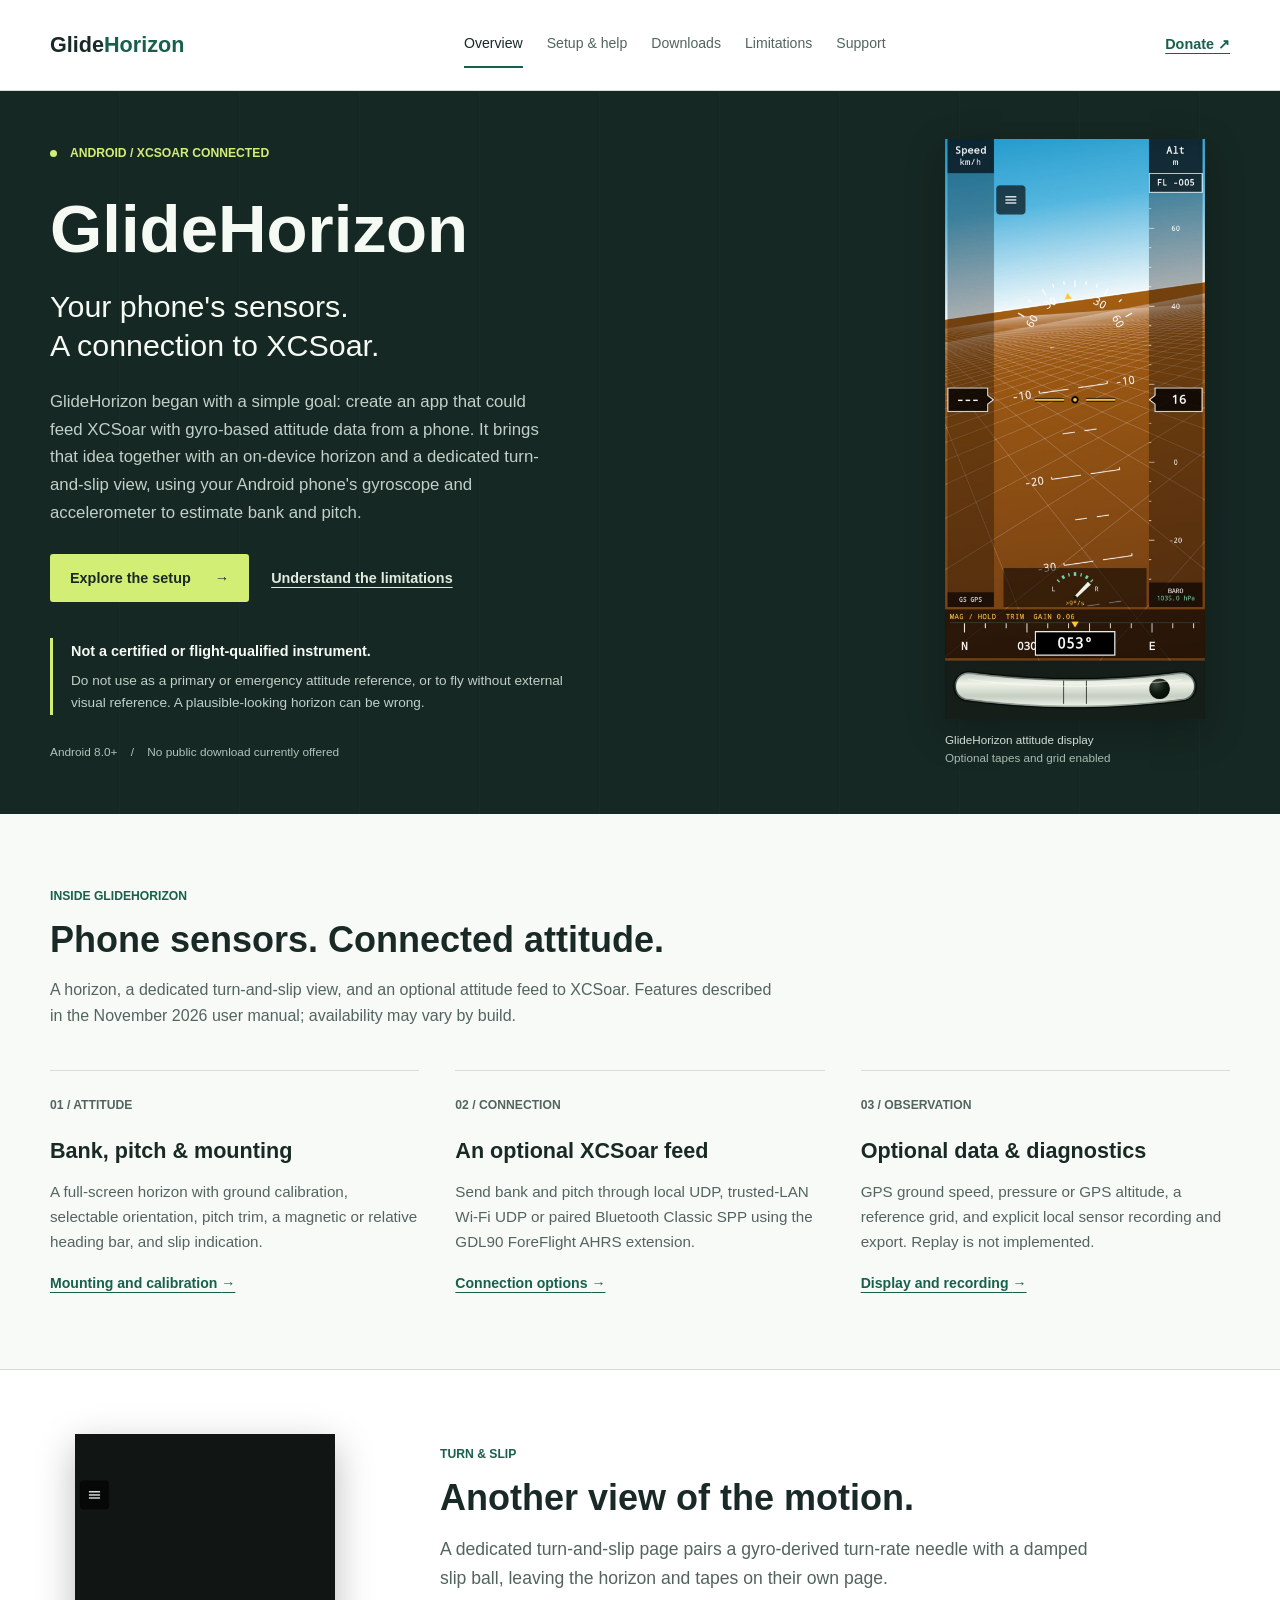
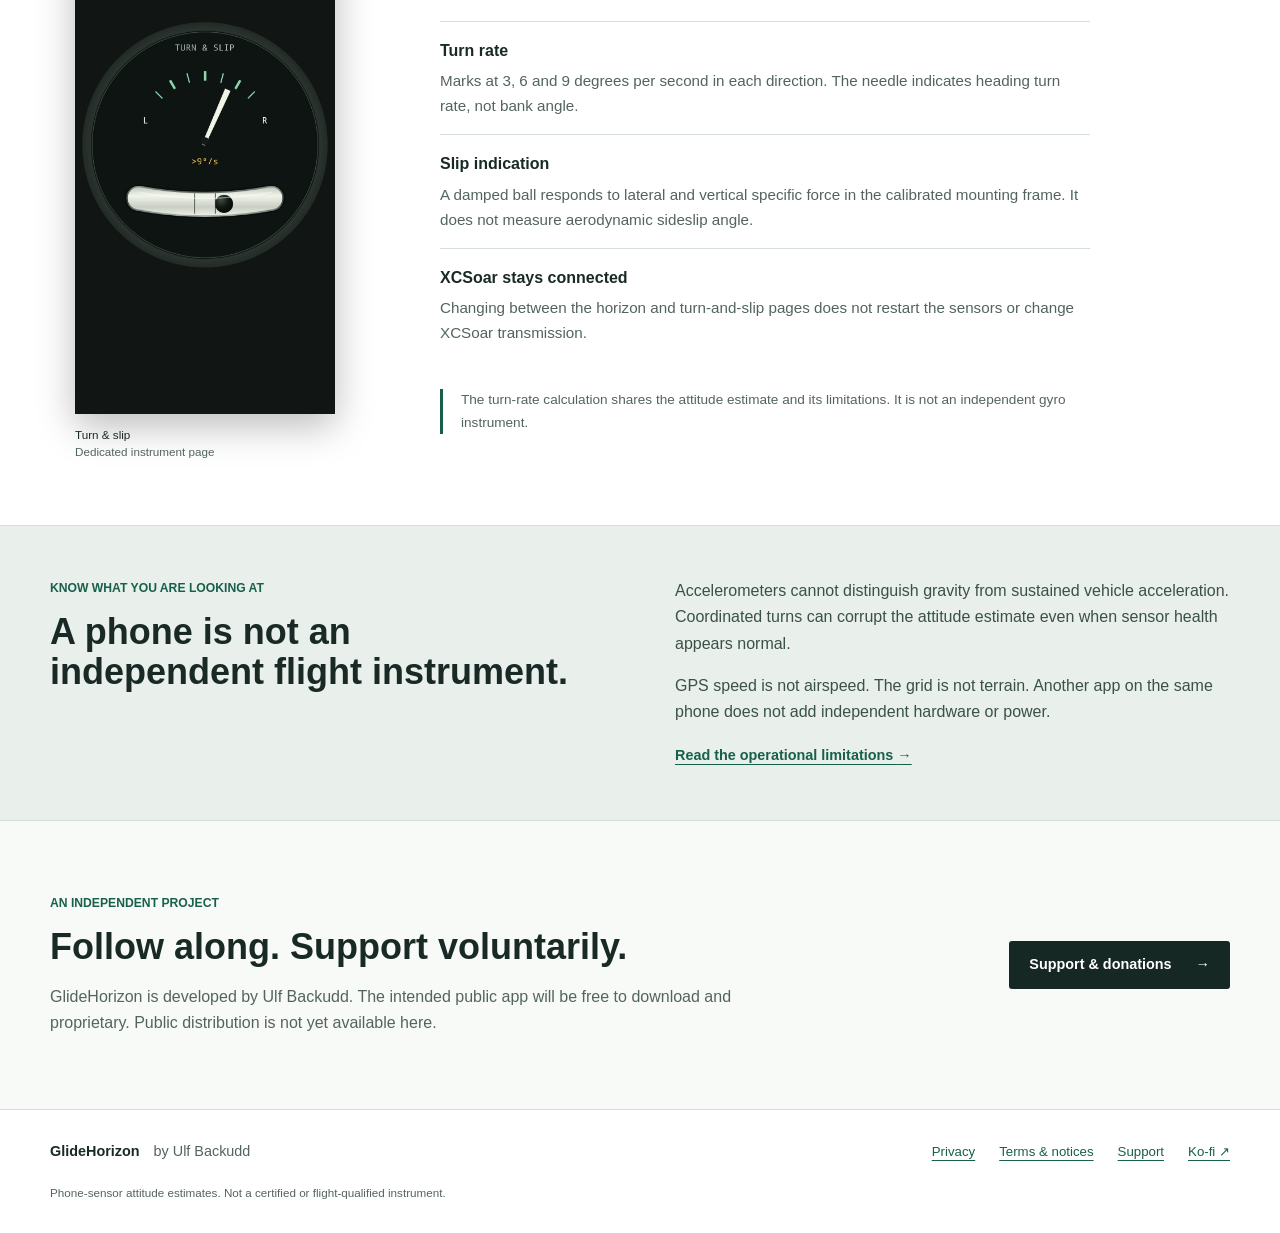
==== site/index.html @ 4e210ec0 "Initial commit" ====
<!doctype html>
<html lang="en">
<head>
  <meta charset="utf-8">
  <meta name="viewport" content="width=device-width, initial-scale=1">
  <meta name="description" content="GlideHorizon brings phone-sensor attitude data to XCSoar, with an Android horizon display and a dedicated turn-and-slip view. Not a flight-qualified instrument.">
  <meta name="robots" content="noindex, nofollow">
  <title>GlideHorizon | Phone sensors. XCSoar connected.</title>
  <link rel="stylesheet" href="assets/site.css">
</head>
<body>
  <a class="skip-link" href="#main">Skip to content</a>
  <header class="site-header">
    <div class="container header-inner">
      <a class="wordmark" href="index.html" aria-label="GlideHorizon home">Glide<span>Horizon</span></a>
      <nav aria-label="Main navigation">
        <a href="index.html" aria-current="page">Overview</a><a href="setup.html">Setup &amp; help</a><a href="downloads.html">Downloads</a><a href="limitations.html">Limitations</a><a href="support.html">Support</a>
      </nav>
      <a class="donate-link" href="https://ko-fi.com/ulfbackudd" rel="noreferrer">Donate <span aria-hidden="true">&#8599;</span></a>
    </div>
  </header>
  <main id="main">
    <section class="overview" aria-labelledby="page-title">
      <div class="container overview-layout">
        <div class="overview-copy">
          <p class="eyebrow"><span class="status-dot" aria-hidden="true"></span> Android / XCSoar connected</p>
          <h1 id="page-title">GlideHorizon</h1>
          <p class="lead">Your phone's sensors.<br>A connection to XCSoar.</p>
          <p class="intro">GlideHorizon began with a simple goal: create an app that could feed XCSoar with gyro-based attitude data from a phone. It brings that idea together with an on-device horizon and a dedicated turn-and-slip view, using your Android phone's gyroscope and accelerometer to estimate bank and pitch.</p>
          <div class="actions"><a class="button" href="setup.html">Explore the setup <span aria-hidden="true">&#8594;</span></a><a class="text-link" href="limitations.html">Understand the limitations</a></div>
          <aside class="safety-note" aria-label="Instrument limitations">
            <strong>Not a certified or flight-qualified instrument.</strong>
            <p>Do not use as a primary or emergency attitude reference, or to fly without external visual reference. A plausible-looking horizon can be wrong.</p>
          </aside>
          <p class="availability">Android 8.0+ <span aria-hidden="true">/</span> No public download currently offered</p>
        </div>
        <figure class="app-figure">
          <a href="assets/glider_horizon1.jpeg" aria-label="View the full-size GlideHorizon screenshot"><img src="assets/glider_horizon1.jpeg" width="918" height="2048" alt="GlideHorizon display with a banked horizon, pitch ladder, GPS ground-speed and barometric-altitude tapes, heading bar, reference grid and slip indicator." fetchpriority="high"></a>
          <figcaption>GlideHorizon attitude display <span>Optional tapes and grid enabled</span></figcaption>
        </figure>
      </div>
    </section>
    <section class="section container" aria-labelledby="inside-title">
      <div class="section-heading"><p class="eyebrow">Inside GlideHorizon</p><h2 id="inside-title">Phone sensors. Connected attitude.</h2><p>A horizon, a dedicated turn-and-slip view, and an optional attitude feed to XCSoar. Features described in the November 2026 user manual; availability may vary by build.</p></div>
      <div class="feature-grid">
        <article><p class="item-number">01 / Attitude</p><h3>Bank, pitch &amp; mounting</h3><p>A full-screen horizon with ground calibration, selectable orientation, pitch trim, a magnetic or relative heading bar, and slip indication.</p><a href="setup.html#calibration">Mounting and calibration <span aria-hidden="true">&#8594;</span></a></article>
        <article><p class="item-number">02 / Connection</p><h3>An optional XCSoar feed</h3><p>Send bank and pitch through local UDP, trusted-LAN Wi-Fi UDP or paired Bluetooth Classic SPP using the GDL90 ForeFlight AHRS extension.</p><a href="setup.html#xcsoar">Connection options <span aria-hidden="true">&#8594;</span></a></article>
        <article><p class="item-number">03 / Observation</p><h3>Optional data &amp; diagnostics</h3><p>GPS ground speed, pressure or GPS altitude, a reference grid, and explicit local sensor recording and export. Replay is not implemented.</p><a href="setup.html#display">Display and recording <span aria-hidden="true">&#8594;</span></a></article>
      </div>
    </section>
    <section class="turn-section" aria-labelledby="turn-title">
      <div class="container turn-layout">
        <figure class="app-figure">
          <a href="assets/turn_slip_indicatpr.jpeg" aria-label="View the full-size turn-and-slip screenshot"><img src="assets/turn_slip_indicatpr.jpeg" width="918" height="2048" alt="GlideHorizon turn-and-slip page with a right-deflected needle, an above-nine-degrees-per-second indication and a slip ball right of centre." loading="lazy" decoding="async"></a>
          <figcaption>Turn &amp; slip <span>Dedicated instrument page</span></figcaption>
        </figure>
        <div class="turn-copy">
          <p class="eyebrow">Turn &amp; slip</p>
          <h2 id="turn-title">Another view of the motion.</h2>
          <p class="turn-intro">A dedicated turn-and-slip page pairs a gyro-derived turn-rate needle with a damped slip ball, leaving the horizon and tapes on their own page.</p>
          <dl class="turn-details">
            <div><dt>Turn rate</dt><dd>Marks at 3, 6 and 9 degrees per second in each direction. The needle indicates heading turn rate, not bank angle.</dd></div>
            <div><dt>Slip indication</dt><dd>A damped ball responds to lateral and vertical specific force in the calibrated mounting frame. It does not measure aerodynamic sideslip angle.</dd></div>
            <div><dt>XCSoar stays connected</dt><dd>Changing between the horizon and turn-and-slip pages does not restart the sensors or change XCSoar transmission.</dd></div>
          </dl>
          <p class="turn-caution">The turn-rate calculation shares the attitude estimate and its limitations. It is not an independent gyro instrument.</p>
        </div>
      </div>
    </section>
    <section class="limit-band">
      <div class="container limit-layout"><div><p class="eyebrow">Know what you are looking at</p><h2>A phone is not an<br>independent flight instrument.</h2></div><div><p>Accelerometers cannot distinguish gravity from sustained vehicle acceleration. Coordinated turns can corrupt the attitude estimate even when sensor health appears normal.</p><p>GPS speed is not airspeed. The grid is not terrain. Another app on the same phone does not add independent hardware or power.</p><a class="text-link" href="limitations.html">Read the operational limitations <span aria-hidden="true">&#8594;</span></a></div></div>
    </section>
    <section class="section container support-strip"><div><p class="eyebrow">An independent project</p><h2>Follow along. Support voluntarily.</h2><p>GlideHorizon is developed by Ulf Backudd. The intended public app will be free to download and proprietary. Public distribution is not yet available here.</p></div><a class="button button-dark" href="support.html">Support &amp; donations <span aria-hidden="true">&#8594;</span></a></section>
  </main>
  <footer class="site-footer"><div class="container footer-inner"><p>GlideHorizon <span>by Ulf Backudd</span></p><nav aria-label="Footer navigation"><a href="privacy.html">Privacy</a><a href="terms.html">Terms &amp; notices</a><a href="support.html">Support</a><a href="https://ko-fi.com/ulfbackudd" rel="noreferrer">Ko-fi &#8599;</a></nav><small>Phone-sensor attitude estimates. Not a certified or flight-qualified instrument.</small></div></footer>
</body>
</html>
---- site/assets/site.css ----
:root {
  color-scheme: light;
  --paper: #f8faf8;
  --ink: #192a26;
  --muted: #53645e;
  --line: #d5dfd8;
  --accent: #d2ee75;
  --link: #17604b;
  --dark: #162823;
  --warning: #8b362a;
  font-family: "Trebuchet MS", sans-serif;
  font-size: 16px;
  line-height: 1.65;
  letter-spacing: 0;
}
* { box-sizing: border-box; }
body { margin: 0; background: var(--paper); color: var(--ink); }
a { color: var(--link); text-underline-offset: 4px; }
a:hover { text-decoration-thickness: 2px; }
a:focus-visible, summary:focus-visible { outline: 3px solid #d05728; outline-offset: 5px; }
img { max-width: 100%; height: auto; display: block; }
p { margin: 0 0 1rem; }
h1, h2, h3 { font-family: "Bahnschrift", "Franklin Gothic Medium", sans-serif; font-weight: 600; line-height: 1.13; margin: 0 0 1rem; overflow-wrap: anywhere; }
h1 { font-size: 3.5rem; }
h2 { font-size: 2.25rem; }
h3 { font-size: 1.35rem; }
strong { font-weight: 700; }
.container { width: min(1180px, calc(100% - 80px)); margin-inline: auto; }
.skip-link { position: absolute; top: -100px; left: 20px; background: white; color: var(--ink); padding: 12px 20px; z-index: 10; }
.skip-link:focus { top: 10px; }
.site-header { background: #fff; border-bottom: 1px solid var(--line); }
.header-inner { display: flex; align-items: center; justify-content: space-between; gap: 28px; min-height: 90px; }
.wordmark { font-family: "Bahnschrift", "Franklin Gothic Medium", sans-serif; font-size: 1.35rem; font-weight: 600; text-decoration: none; color: var(--ink); white-space: nowrap; }
.wordmark span { color: var(--link); }
nav { display: flex; gap: 24px; flex-wrap: wrap; }
.site-header nav a { color: var(--muted); font-size: .88rem; text-decoration: none; padding-block: 10px; border-bottom: 2px solid transparent; }
.site-header nav a:hover, .site-header nav a[aria-current="page"] { color: var(--ink); border-bottom-color: var(--link); }
.donate-link { font-size: .9rem; font-weight: 700; white-space: nowrap; }
.overview { background-color: var(--dark); color: #f6faf4; background-image: repeating-linear-gradient(90deg, transparent 0, transparent 119px, #ffffff04 119px, #ffffff04 120px); }
.overview-layout { display: grid; grid-template-columns: minmax(0, 1fr) 310px; gap: 80px; align-items: center; padding-block: 48px; }
.eyebrow, .item-number { font-family: "Bahnschrift", "Trebuchet MS", sans-serif; font-size: .76rem; text-transform: uppercase; font-weight: 600; }
.overview .eyebrow { color: var(--accent); margin-bottom: 28px; }
.status-dot { display: inline-block; width: 7px; height: 7px; background: var(--accent); margin-right: 10px; border-radius: 50%; }
.overview h1 { font-size: 4.2rem; margin-bottom: 20px; }
.lead { font-size: 1.9rem; line-height: 1.3; margin-bottom: 22px; }
.intro { max-width: 510px; color: #c1d0c8; font-size: 1.05rem; }
.actions { display: flex; align-items: center; flex-wrap: wrap; gap: 22px; margin-block: 28px 36px; }
.button { display: inline-flex; gap: 24px; align-items: center; justify-content: space-between; padding: 12px 20px; background: var(--accent); color: var(--ink); font-size: .9rem; font-weight: 700; text-decoration: none; border-radius: 3px; min-height: 48px; }
.button:hover { background: #e4fa9e; }
.text-link { font-weight: 700; font-size: .9rem; }
.overview .text-link { color: #e0eadf; }
.safety-note { border-left: 3px solid var(--accent); padding-left: 18px; max-width: 530px; }
.safety-note strong { font-size: .9rem; }
.safety-note p { color: #c1d0c8; font-size: .85rem; line-height: 1.65; margin: 5px 0 0; }
.availability { color: #b0c3b9; font-size: .74rem; margin: 28px 0 0; }
.availability span { margin-inline: 10px; }
.app-figure { margin: 0; justify-self: center; width: 260px; }
.app-figure img { width: 100%; aspect-ratio: 918 / 2048; object-fit: contain; box-shadow: 0 12px 36px #0004; }
.app-figure a { display: block; }
figcaption { font-size: .73rem; line-height: 1.5; margin-top: 12px; color: #d3ded7; }
figcaption span { display: block; color: #a8bcb1; }
.section { padding-block: 72px; }
.section-heading { max-width: 730px; margin-bottom: 40px; }
.section-heading > p:last-child { color: var(--muted); }
.eyebrow { color: var(--link); margin-bottom: 14px; }
.feature-grid { display: grid; grid-template-columns: repeat(3, minmax(0, 1fr)); gap: 36px; }
.feature-grid article { border-top: 1px solid var(--line); padding-top: 24px; }
.item-number { color: var(--muted); margin-bottom: 24px; }
.feature-grid p:not(.item-number) { color: var(--muted); font-size: .95rem; }
.feature-grid a { font-size: .88rem; font-weight: 700; }
.turn-section { border-top: 1px solid var(--line); background: #fff; padding-block: 64px; }
.turn-layout { display: grid; grid-template-columns: 310px minmax(0, 1fr); gap: 80px; align-items: center; }
.turn-copy { max-width: 650px; }
.turn-intro { font-size: 1.1rem; color: var(--muted); }
.turn-details { margin-block: 28px; }
.turn-details > div { border-top: 1px solid var(--line); padding-block: 16px; }
.turn-details dt { font-weight: 700; margin-bottom: 4px; }
.turn-details dd { margin: 0; color: var(--muted); font-size: .95rem; }
.turn-caution { border-left: 3px solid var(--link); padding-left: 18px; color: var(--muted); font-size: .85rem; }
.turn-section figcaption { color: var(--ink); }
.turn-section figcaption span { color: var(--muted); }
.limit-band { background: #e9efeb; border-block: 1px solid var(--line); padding-block: 52px; }
.limit-layout { display: grid; grid-template-columns: 1fr 1fr; gap: 70px; }
.limit-layout p:not(.eyebrow) { color: #3a5146; }
.support-strip { display: flex; justify-content: space-between; align-items: center; gap: 50px; }
.support-strip > div { max-width: 700px; }
.support-strip p:last-child { color: var(--muted); margin-bottom: 0; }
.button-dark { background: var(--dark); color: white; flex-shrink: 0; }
.button-dark:hover { background: #2c4b3e; }
.site-footer { border-top: 1px solid var(--line); padding-block: 30px; background: white; }
.footer-inner { display: flex; align-items: center; flex-wrap: wrap; justify-content: space-between; gap: 20px 40px; }
.footer-inner p { font-weight: 700; margin: 0; font-size: .9rem; }
.footer-inner p span { font-weight: 400; color: var(--muted); margin-left: 10px; }
.footer-inner nav a { font-size: .83rem; }
.footer-inner small { flex-basis: 100%; color: var(--muted); font-size: .73rem; }
.page-heading { padding-block: 54px 40px; border-bottom: 1px solid var(--line); }
.page-heading .description { max-width: 720px; color: var(--muted); font-size: 1.15rem; margin-bottom: 0; }
.document-layout { display: grid; grid-template-columns: 220px minmax(0, 1fr); gap: 70px; padding-block: 46px 80px; }
.contents { align-self: start; position: sticky; top: 24px; }
.contents nav { display: flex; flex-direction: column; gap: 0; }
.contents a { padding-block: 8px; font-size: .88rem; text-decoration: none; }
.contents a:hover { text-decoration: underline; }
.document { max-width: 780px; min-width: 0; }
.document > section { margin-bottom: 46px; scroll-margin-top: 24px; }
.document > section:last-child { margin-bottom: 0; }
.document h2 { font-size: 1.8rem; }
.document h3 { font-size: 1.15rem; margin-top: 28px; }
.document p, .document li { color: #394d43; }
.document li { margin-bottom: 10px; padding-left: 5px; }
.document ol, .document ul { padding-left: 24px; }
.notice { border-left: 3px solid var(--warning); background: #faf0ec; padding: 18px 22px; margin-block: 22px; }
.notice p:last-child { margin-bottom: 0; }
.notice strong { color: #7b3026; }
.note { border-left: 3px solid var(--link); padding: 4px 0 4px 20px; margin-block: 24px; }
.note p:last-child { margin-bottom: 0; }
.table-wrap { overflow-x: auto; margin-block: 20px; }
table { border-collapse: collapse; width: 100%; font-size: .9rem; text-align: left; }
th, td { padding: 14px 16px; border-bottom: 1px solid var(--line); vertical-align: top; }
th { background: #e9efeb; font-weight: 700; }
td:first-child { font-weight: 700; }
code { font-size: .9em; overflow-wrap: anywhere; }
details { border-block-end: 1px solid var(--line); padding-block: 16px; }
summary { cursor: pointer; font-weight: 700; padding: 5px 0; }
details p { margin: 14px 0 4px; }
.release-state { display: inline-block; color: #7b3026; background: #faeae3; padding: 5px 12px; font-size: .8rem; font-weight: 700; margin-bottom: 20px; }
@media (min-width: 1500px) { .overview-layout { padding-block: 42px; } }
@media (max-width: 1100px) {
  .container { width: calc(100% - 48px); }
  .header-inner { flex-wrap: wrap; gap: 8px 24px; padding-block: 16px; }
  .header-inner nav { order: 3; flex-basis: 100%; gap: 24px; }
  .overview-layout { gap: 32px; grid-template-columns: minmax(0, 1fr) 260px; }
  .turn-layout { gap: 32px; grid-template-columns: 260px minmax(0, 1fr); }
  .overview h1 { font-size: 3.3rem; }
  .document-layout { gap: 36px; grid-template-columns: 180px minmax(0, 1fr); }
  .support-strip { align-items: flex-start; flex-direction: column; gap: 24px; }
}
@media (max-width: 720px) {
  .container { width: calc(100% - 36px); }
  .header-inner nav { gap: 2px 18px; }
  .site-header nav a { font-size: .8rem; padding-block: 7px; }
  .overview-layout { grid-template-columns: minmax(0, 1fr); gap: 30px; padding-block: 32px; }
  .overview h1 { font-size: 2.6rem; }
  .lead { font-size: 1.45rem; }
  .intro { font-size: .95rem; }
  .overview .eyebrow { margin-bottom: 18px; }
  .actions { margin-block: 24px; gap: 16px; }
  .availability { margin-top: 20px; }
  .app-figure { width: 220px; }
  .turn-section { padding-block: 44px; }
  .turn-layout { grid-template-columns: minmax(0, 1fr); gap: 30px; }
  .turn-copy { grid-row: 1; }
  .section { padding-block: 44px; }
  h1 { font-size: 2.6rem; }
  h2 { font-size: 1.8rem; }
  .feature-grid, .limit-layout { grid-template-columns: minmax(0, 1fr); gap: 28px; }
  .item-number { margin-bottom: 16px; }
  .limit-band { padding-block: 36px; }
  .limit-layout h2 br { display: none; }
  .footer-inner nav { gap: 12px 24px; }
  .page-heading { padding-block: 36px 28px; }
  .document-layout { grid-template-columns: minmax(0, 1fr); padding-block: 28px 48px; gap: 30px; }
  .contents { position: static; padding-bottom: 20px; border-bottom: 1px solid var(--line); }
  .contents nav { flex-direction: row; gap: 4px 20px; }
  .contents a { padding-block: 4px; }
  .notice { padding: 16px; }
}
@media (max-width: 360px) { .overview h1, h1 { font-size: 2.25rem; } }
@media (prefers-reduced-motion: no-preference) { .overview-copy { animation: arrive .45s ease-out; } @keyframes arrive { from { opacity: 0; transform: translateY(6px); } to { opacity: 1; transform: translateY(0); } } }
@media print { .site-header, .site-footer, .contents, .actions, .skip-link { display: none; } .container { width: 100%; } .document-layout { display: block; } .overview { background: white; color: black; } .overview p, .overview .eyebrow { color: black; } details::details-content { content-visibility: visible; } }
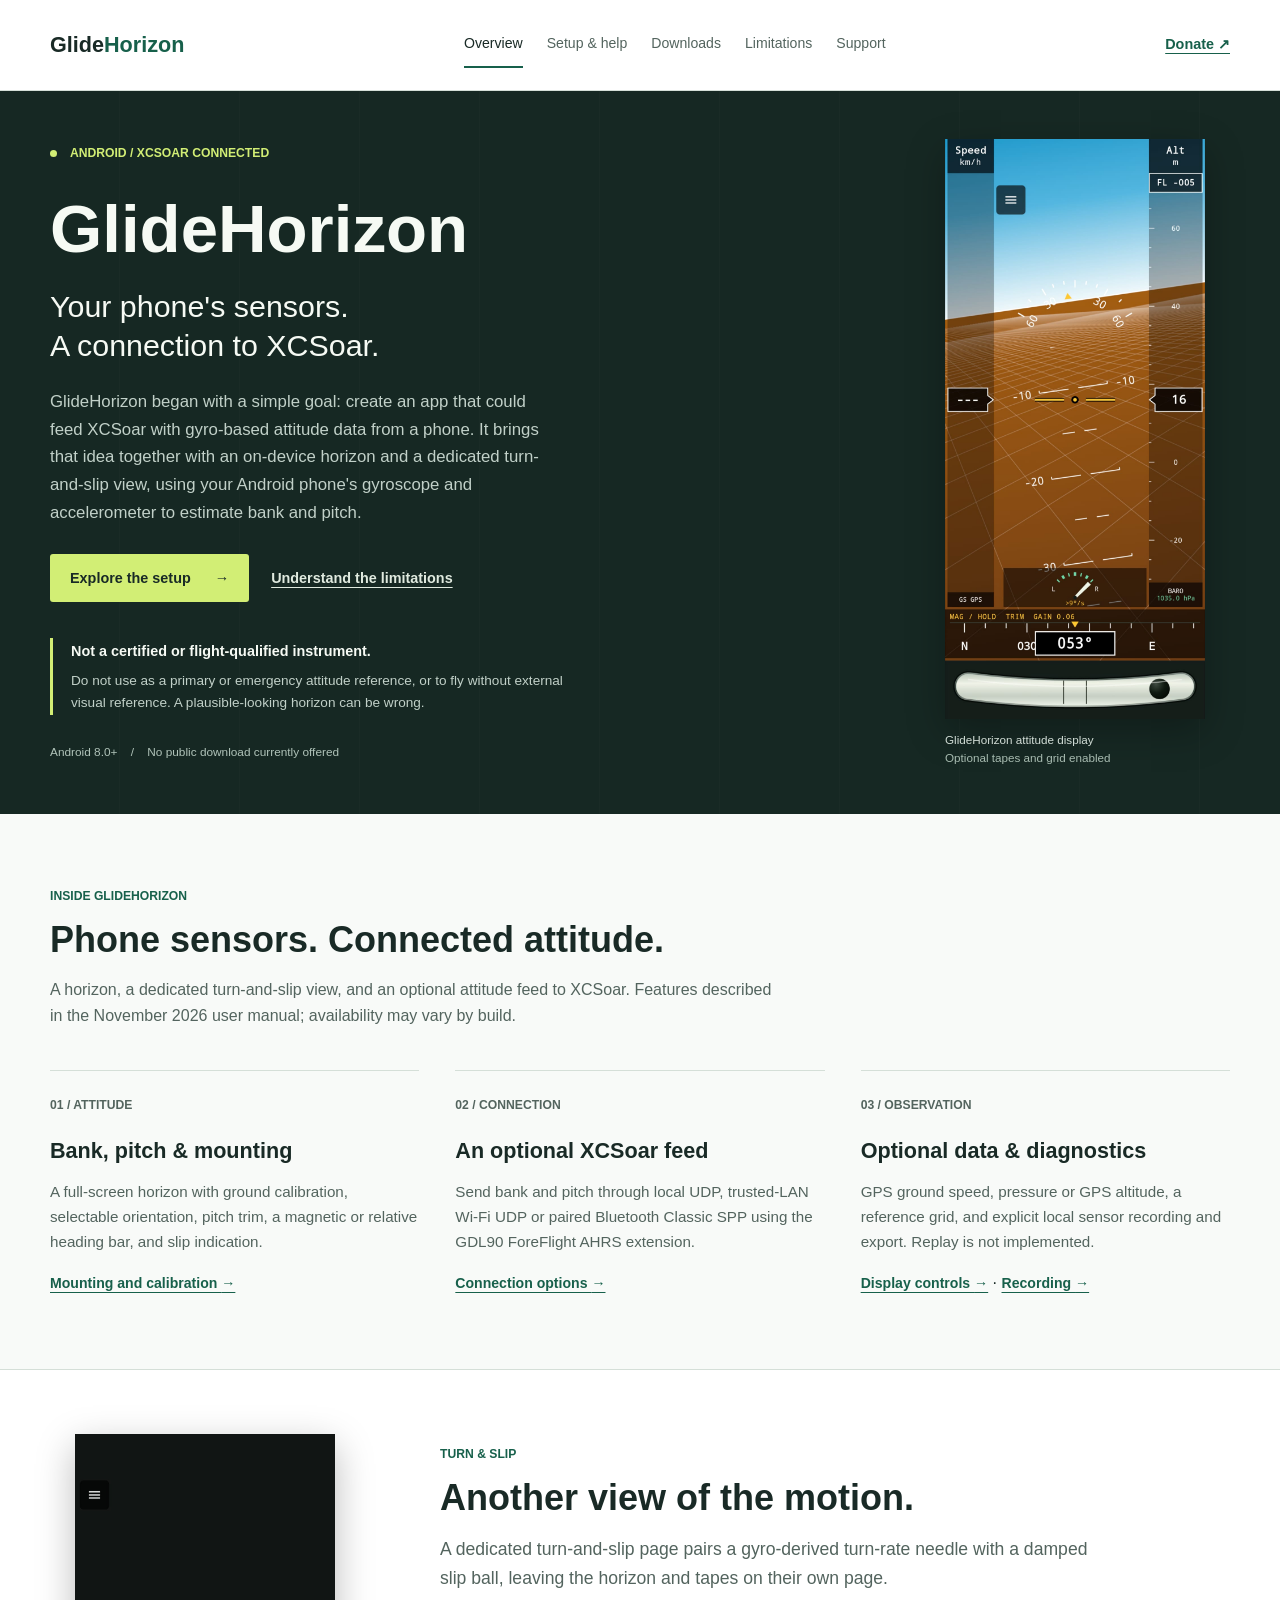
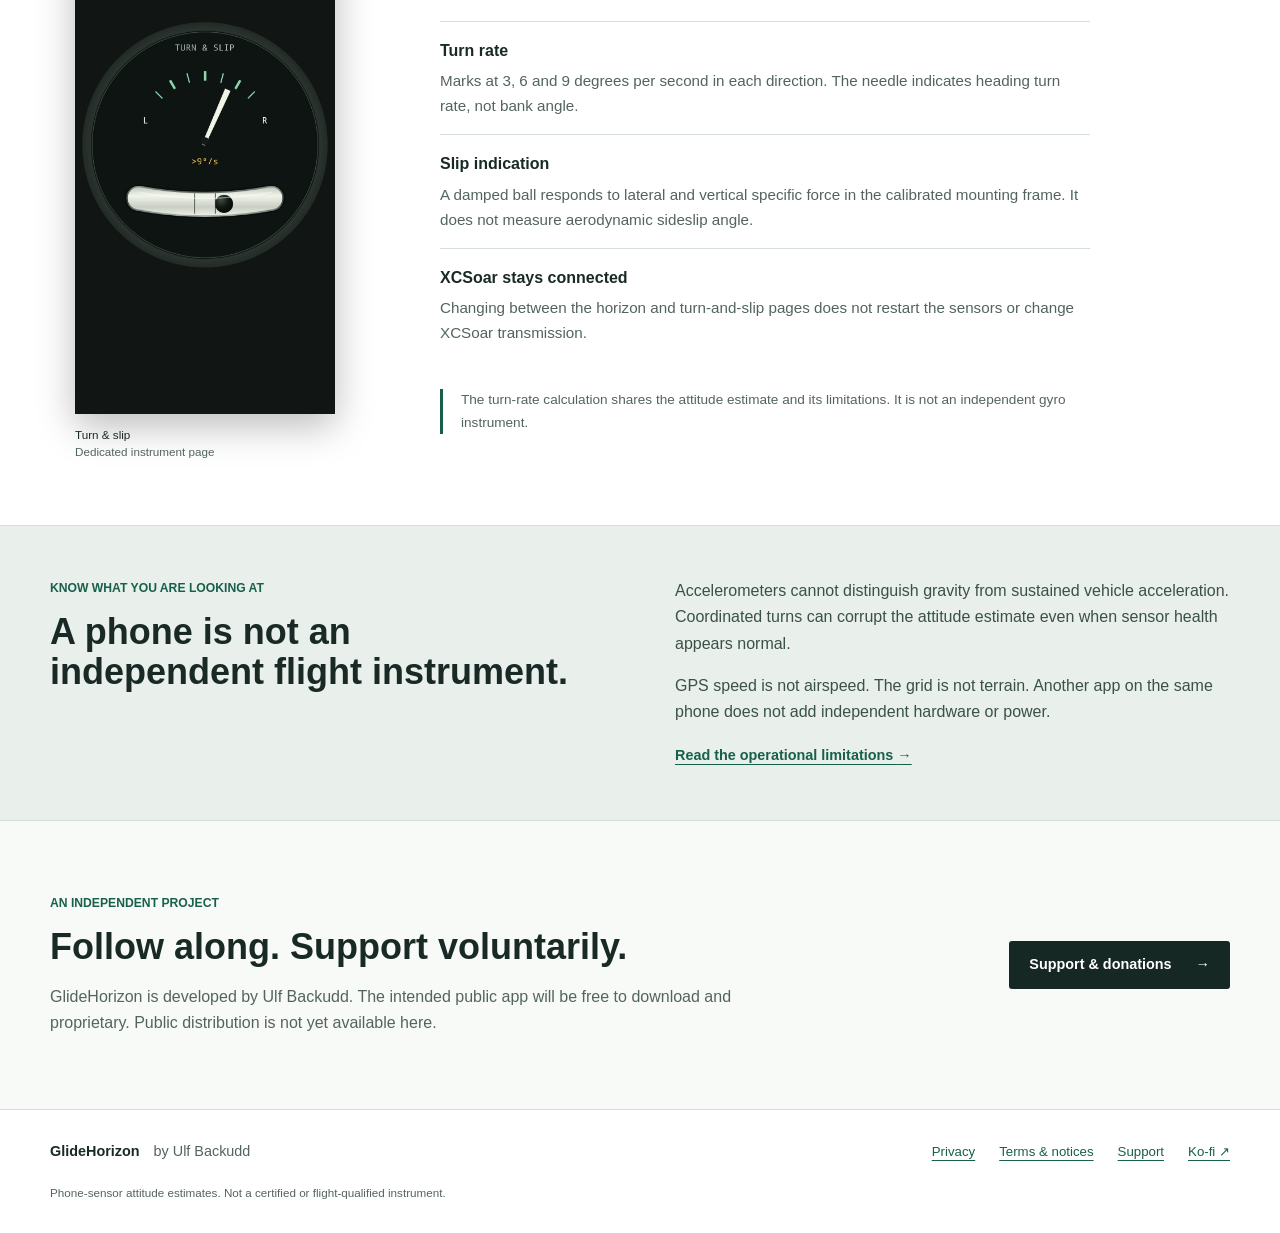
==== commit 69241511: "Prepare website for publication with complete pages and Pages deployment Co-authored-by: Copilot <22" ====
--- a/site/index.html
+++ b/site/index.html
@@ -4,7 +4,6 @@
   <meta charset="utf-8">
   <meta name="viewport" content="width=device-width, initial-scale=1">
   <meta name="description" content="GlideHorizon brings phone-sensor attitude data to XCSoar, with an Android horizon display and a dedicated turn-and-slip view. Not a flight-qualified instrument.">
-  <meta name="robots" content="noindex, nofollow">
   <title>GlideHorizon | Phone sensors. XCSoar connected.</title>
   <link rel="stylesheet" href="assets/site.css">
 </head>
@@ -45,7 +44,7 @@
       <div class="feature-grid">
         <article><p class="item-number">01 / Attitude</p><h3>Bank, pitch &amp; mounting</h3><p>A full-screen horizon with ground calibration, selectable orientation, pitch trim, a magnetic or relative heading bar, and slip indication.</p><a href="setup.html#calibration">Mounting and calibration <span aria-hidden="true">&#8594;</span></a></article>
         <article><p class="item-number">02 / Connection</p><h3>An optional XCSoar feed</h3><p>Send bank and pitch through local UDP, trusted-LAN Wi-Fi UDP or paired Bluetooth Classic SPP using the GDL90 ForeFlight AHRS extension.</p><a href="setup.html#xcsoar">Connection options <span aria-hidden="true">&#8594;</span></a></article>
-        <article><p class="item-number">03 / Observation</p><h3>Optional data &amp; diagnostics</h3><p>GPS ground speed, pressure or GPS altitude, a reference grid, and explicit local sensor recording and export. Replay is not implemented.</p><a href="setup.html#display">Display and recording <span aria-hidden="true">&#8594;</span></a></article>
+        <article><p class="item-number">03 / Observation</p><h3>Optional data &amp; diagnostics</h3><p>GPS ground speed, pressure or GPS altitude, a reference grid, and explicit local sensor recording and export. Replay is not implemented.</p><a href="setup.html#display">Display controls <span aria-hidden="true">&#8594;</span></a> &middot; <a href="setup.html#recording">Recording <span aria-hidden="true">&#8594;</span></a></article>
       </div>
     </section>
     <section class="turn-section" aria-labelledby="turn-title">
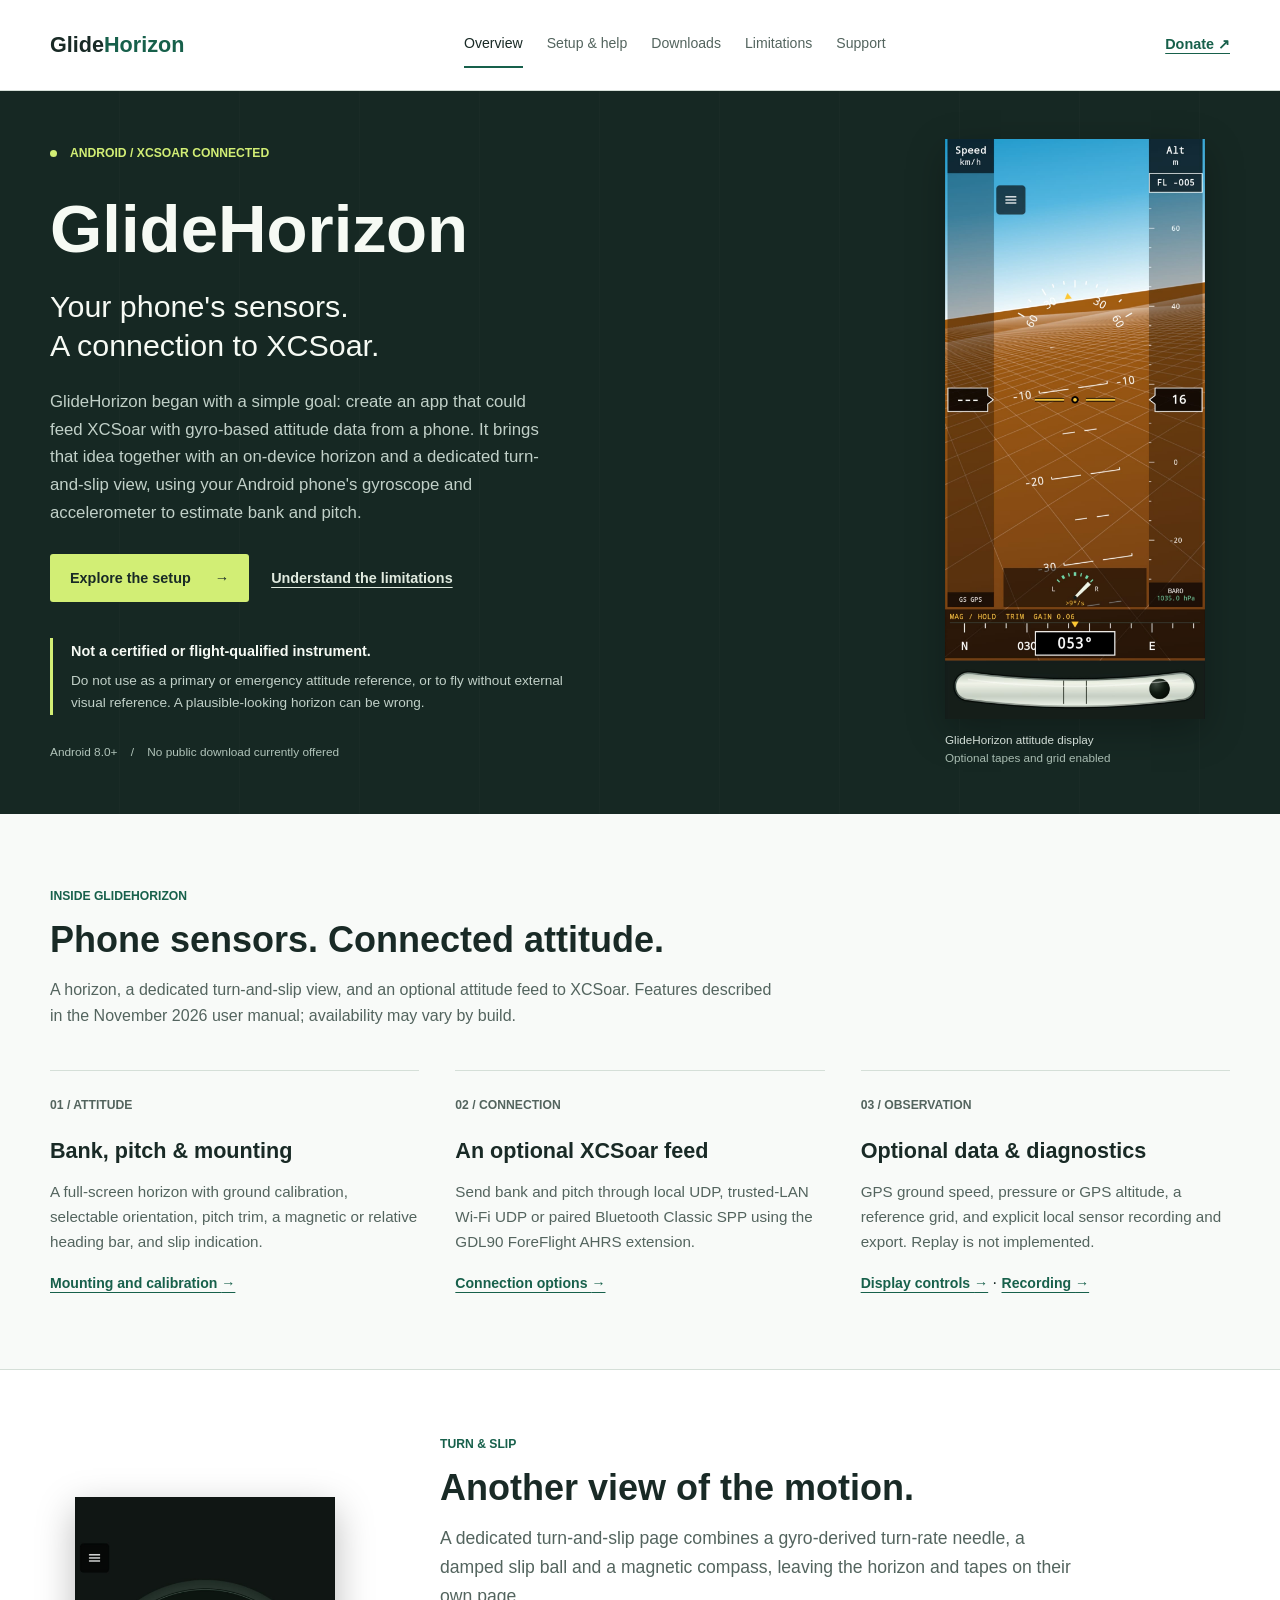
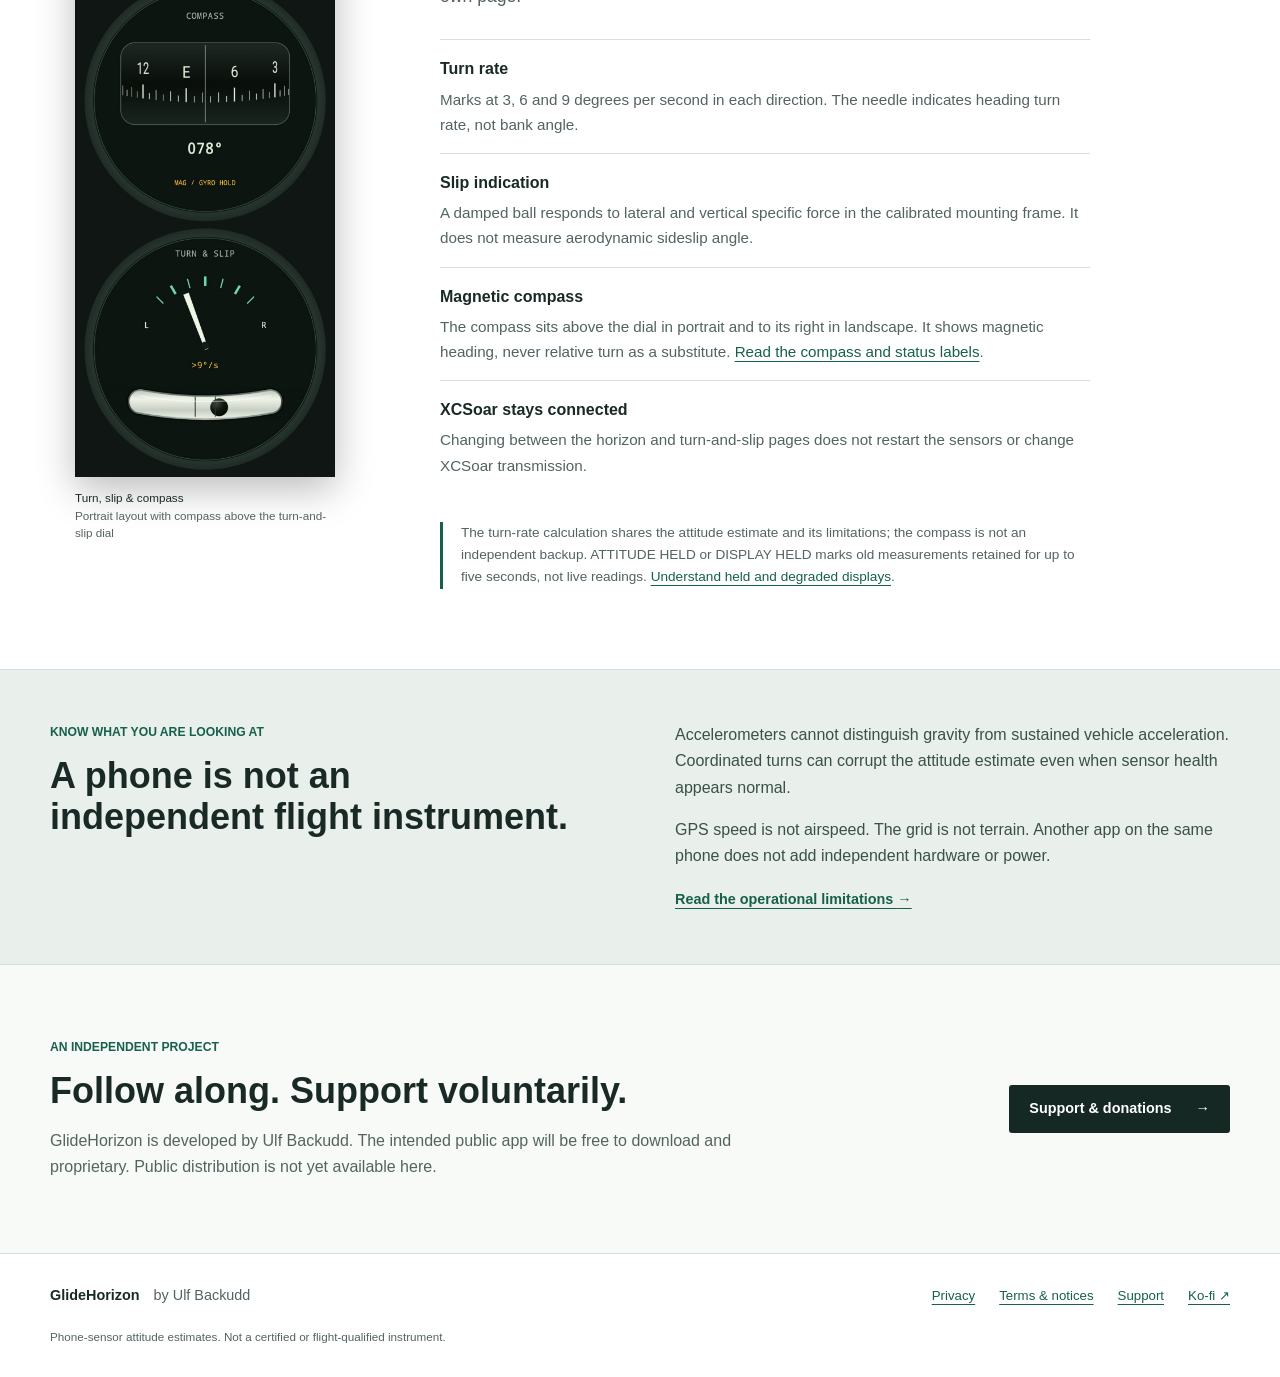
==== commit 1344b68a: "Sync website and manual with compass and display-hold updates Co-authored-by: Copilot <223556219+Cop" ====
--- a/site/index.html
+++ b/site/index.html
@@ -50,19 +50,20 @@
     <section class="turn-section" aria-labelledby="turn-title">
       <div class="container turn-layout">
         <figure class="app-figure">
-          <a href="assets/turn_slip_indicatpr.jpeg" aria-label="View the full-size turn-and-slip screenshot"><img src="assets/turn_slip_indicatpr.jpeg" width="918" height="2048" alt="GlideHorizon turn-and-slip page with a right-deflected needle, an above-nine-degrees-per-second indication and a slip ball right of centre." loading="lazy" decoding="async"></a>
-          <figcaption>Turn &amp; slip <span>Dedicated instrument page</span></figcaption>
+          <a href="assets/turn_slip_indicatpr.jpeg" aria-label="View the full-size turn-and-slip and compass screenshot"><img src="assets/turn_slip_indicatpr.jpeg" width="918" height="2048" alt="GlideHorizon portrait page with a compass showing 078 degrees and MAG / GYRO HOLD above a turn-and-slip dial with a left-deflected needle, an above-nine-degrees-per-second indication and a slip ball right of centre." loading="lazy" decoding="async"></a>
+          <figcaption>Turn, slip &amp; compass <span>Portrait layout with compass above the turn-and-slip dial</span></figcaption>
         </figure>
         <div class="turn-copy">
           <p class="eyebrow">Turn &amp; slip</p>
           <h2 id="turn-title">Another view of the motion.</h2>
-          <p class="turn-intro">A dedicated turn-and-slip page pairs a gyro-derived turn-rate needle with a damped slip ball, leaving the horizon and tapes on their own page.</p>
+          <p class="turn-intro">A dedicated turn-and-slip page combines a gyro-derived turn-rate needle, a damped slip ball and a magnetic compass, leaving the horizon and tapes on their own page.</p>
           <dl class="turn-details">
             <div><dt>Turn rate</dt><dd>Marks at 3, 6 and 9 degrees per second in each direction. The needle indicates heading turn rate, not bank angle.</dd></div>
             <div><dt>Slip indication</dt><dd>A damped ball responds to lateral and vertical specific force in the calibrated mounting frame. It does not measure aerodynamic sideslip angle.</dd></div>
+            <div><dt>Magnetic compass</dt><dd>The compass sits above the dial in portrait and to its right in landscape. It shows magnetic heading, never relative turn as a substitute. <a href="setup.html#compass">Read the compass and status labels</a>.</dd></div>
             <div><dt>XCSoar stays connected</dt><dd>Changing between the horizon and turn-and-slip pages does not restart the sensors or change XCSoar transmission.</dd></div>
           </dl>
-          <p class="turn-caution">The turn-rate calculation shares the attitude estimate and its limitations. It is not an independent gyro instrument.</p>
+          <p class="turn-caution">The turn-rate calculation shares the attitude estimate and its limitations; the compass is not an independent backup. ATTITUDE HELD or DISPLAY HELD marks old measurements retained for up to five seconds, not live readings. <a href="setup.html#display-status">Understand held and degraded displays</a>.</p>
         </div>
       </div>
     </section>
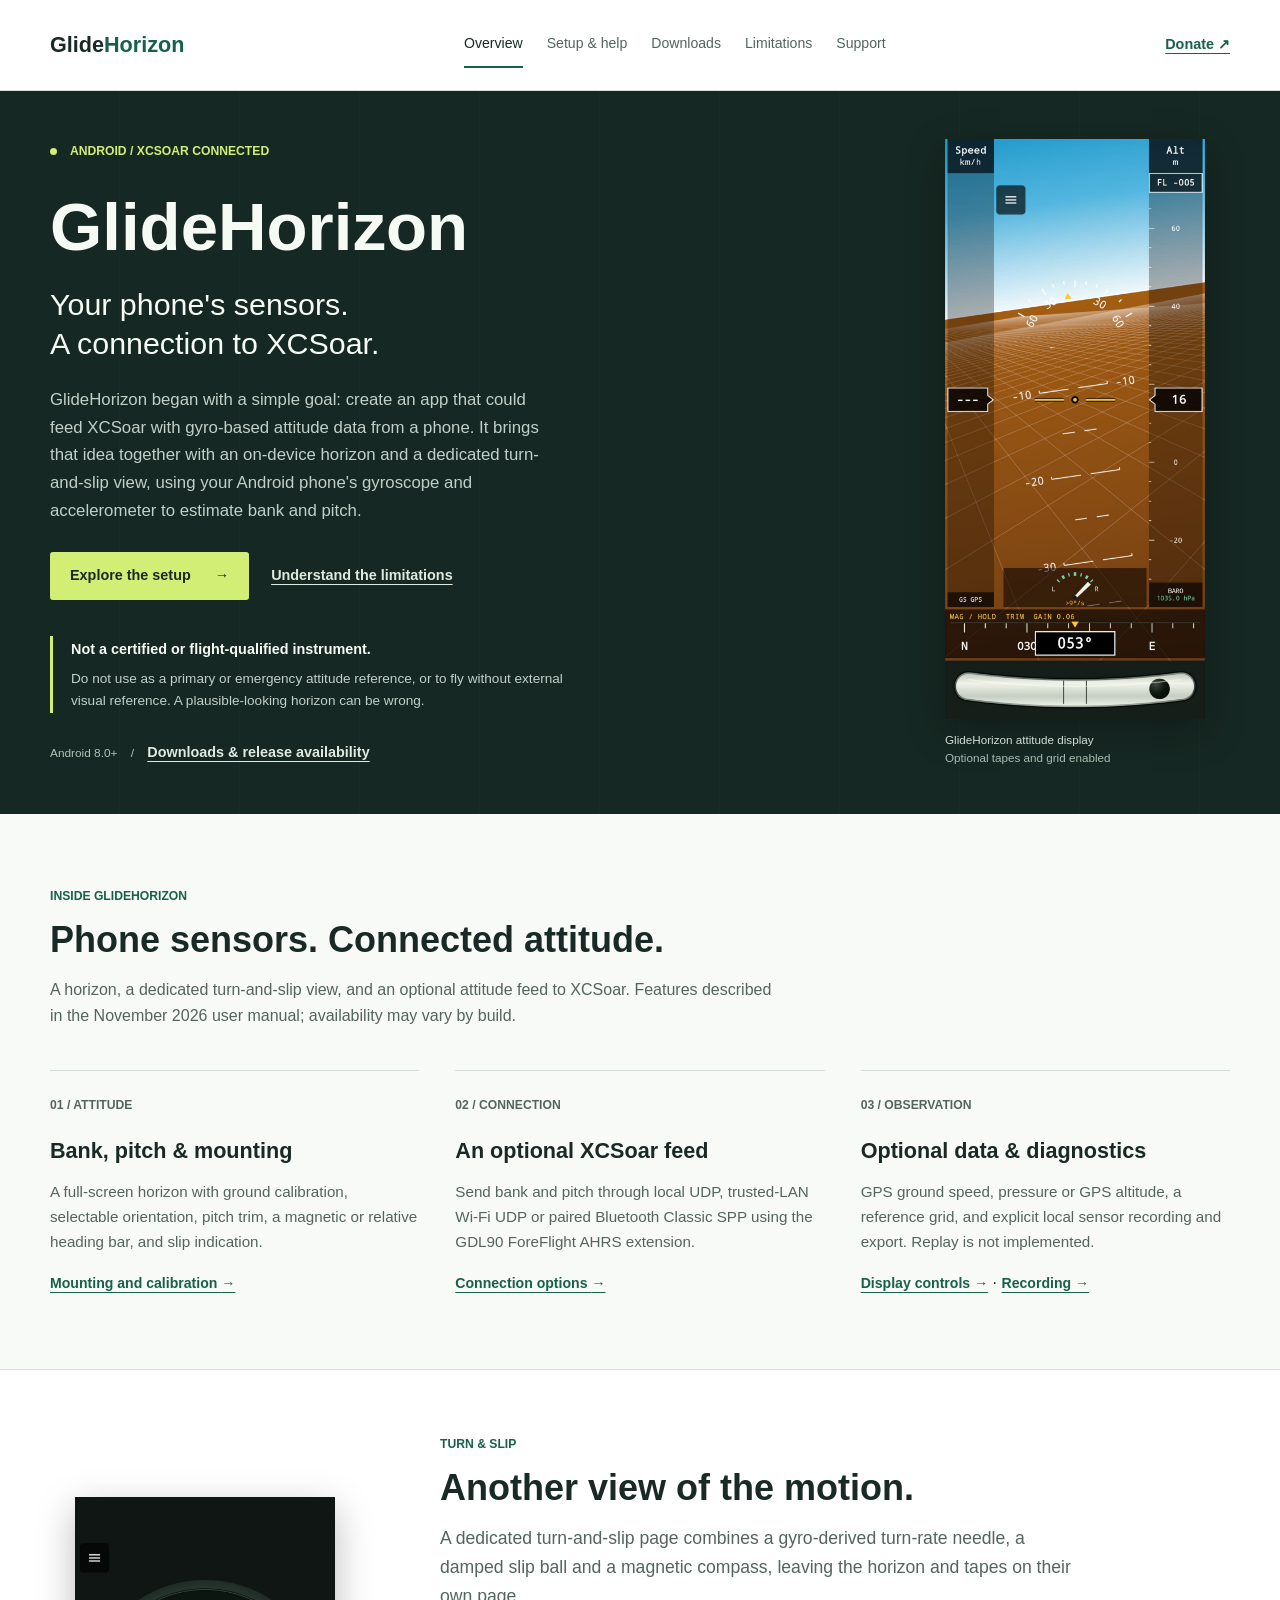
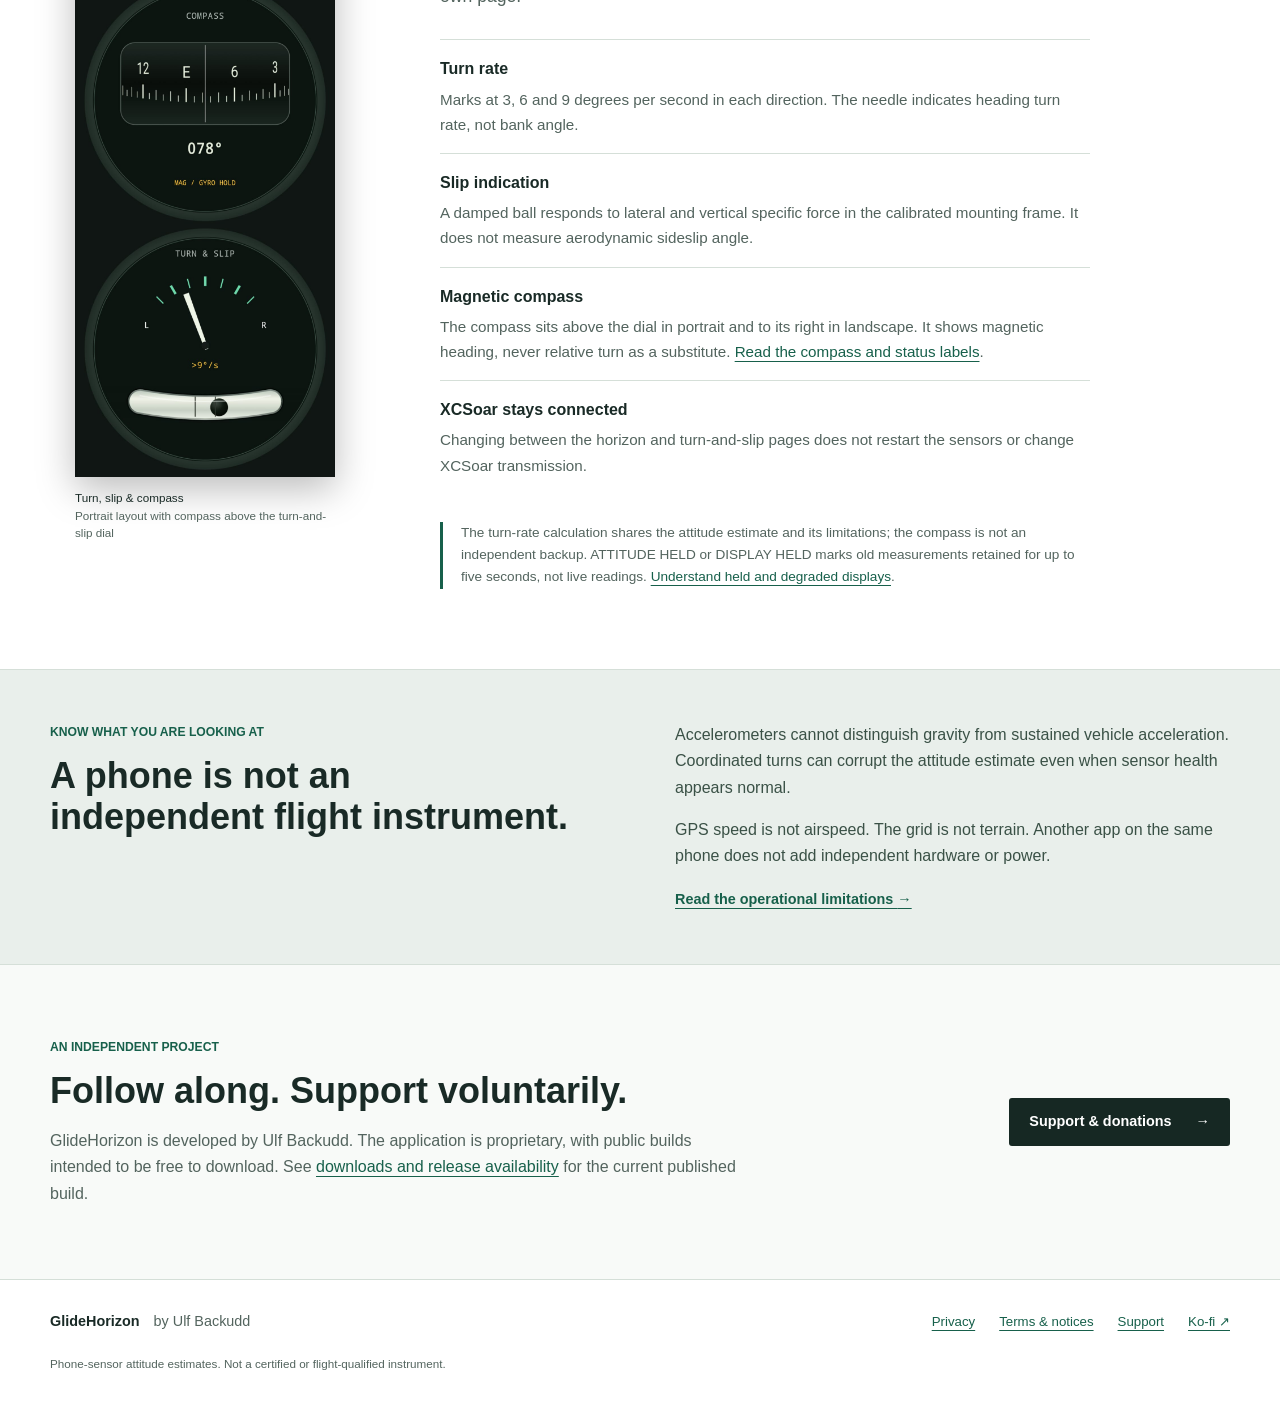
==== commit 7b20fb41: "Automate tagged APK releases and website downloads Co-authored-by: Copilot <223556219+Copilot@users." ====
--- a/site/index.html
+++ b/site/index.html
@@ -31,7 +31,7 @@
             <strong>Not a certified or flight-qualified instrument.</strong>
             <p>Do not use as a primary or emergency attitude reference, or to fly without external visual reference. A plausible-looking horizon can be wrong.</p>
           </aside>
-          <p class="availability">Android 8.0+ <span aria-hidden="true">/</span> No public download currently offered</p>
+          <p class="availability">Android 8.0+ <span aria-hidden="true">/</span> <a class="text-link" href="downloads.html">Downloads &amp; release availability</a></p>
         </div>
         <figure class="app-figure">
           <a href="assets/glider_horizon1.jpeg" aria-label="View the full-size GlideHorizon screenshot"><img src="assets/glider_horizon1.jpeg" width="918" height="2048" alt="GlideHorizon display with a banked horizon, pitch ladder, GPS ground-speed and barometric-altitude tapes, heading bar, reference grid and slip indicator." fetchpriority="high"></a>
@@ -70,7 +70,7 @@
     <section class="limit-band">
       <div class="container limit-layout"><div><p class="eyebrow">Know what you are looking at</p><h2>A phone is not an<br>independent flight instrument.</h2></div><div><p>Accelerometers cannot distinguish gravity from sustained vehicle acceleration. Coordinated turns can corrupt the attitude estimate even when sensor health appears normal.</p><p>GPS speed is not airspeed. The grid is not terrain. Another app on the same phone does not add independent hardware or power.</p><a class="text-link" href="limitations.html">Read the operational limitations <span aria-hidden="true">&#8594;</span></a></div></div>
     </section>
-    <section class="section container support-strip"><div><p class="eyebrow">An independent project</p><h2>Follow along. Support voluntarily.</h2><p>GlideHorizon is developed by Ulf Backudd. The intended public app will be free to download and proprietary. Public distribution is not yet available here.</p></div><a class="button button-dark" href="support.html">Support &amp; donations <span aria-hidden="true">&#8594;</span></a></section>
+    <section class="section container support-strip"><div><p class="eyebrow">An independent project</p><h2>Follow along. Support voluntarily.</h2><p>GlideHorizon is developed by Ulf Backudd. The application is proprietary, with public builds intended to be free to download. See <a href="downloads.html">downloads and release availability</a> for the current published build.</p></div><a class="button button-dark" href="support.html">Support &amp; donations <span aria-hidden="true">&#8594;</span></a></section>
   </main>
   <footer class="site-footer"><div class="container footer-inner"><p>GlideHorizon <span>by Ulf Backudd</span></p><nav aria-label="Footer navigation"><a href="privacy.html">Privacy</a><a href="terms.html">Terms &amp; notices</a><a href="support.html">Support</a><a href="https://ko-fi.com/ulfbackudd" rel="noreferrer">Ko-fi &#8599;</a></nav><small>Phone-sensor attitude estimates. Not a certified or flight-qualified instrument.</small></div></footer>
 </body>
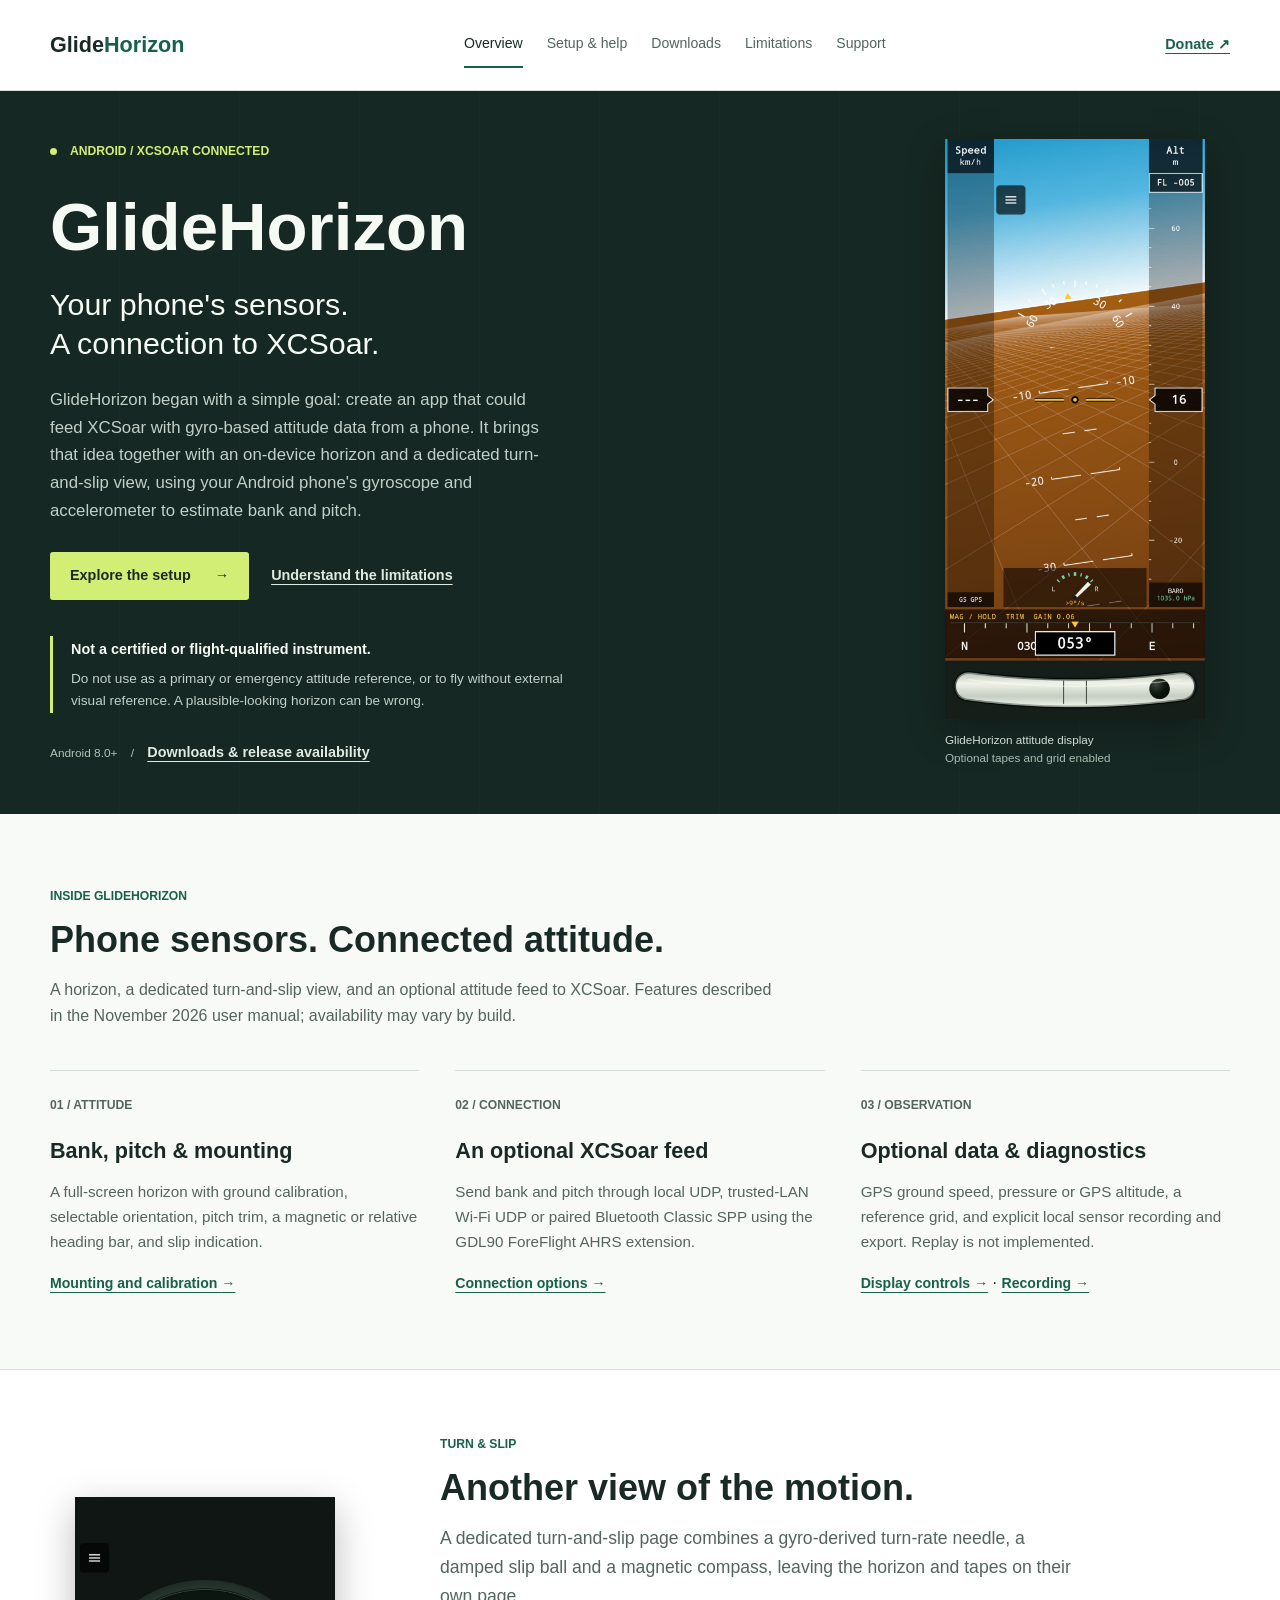
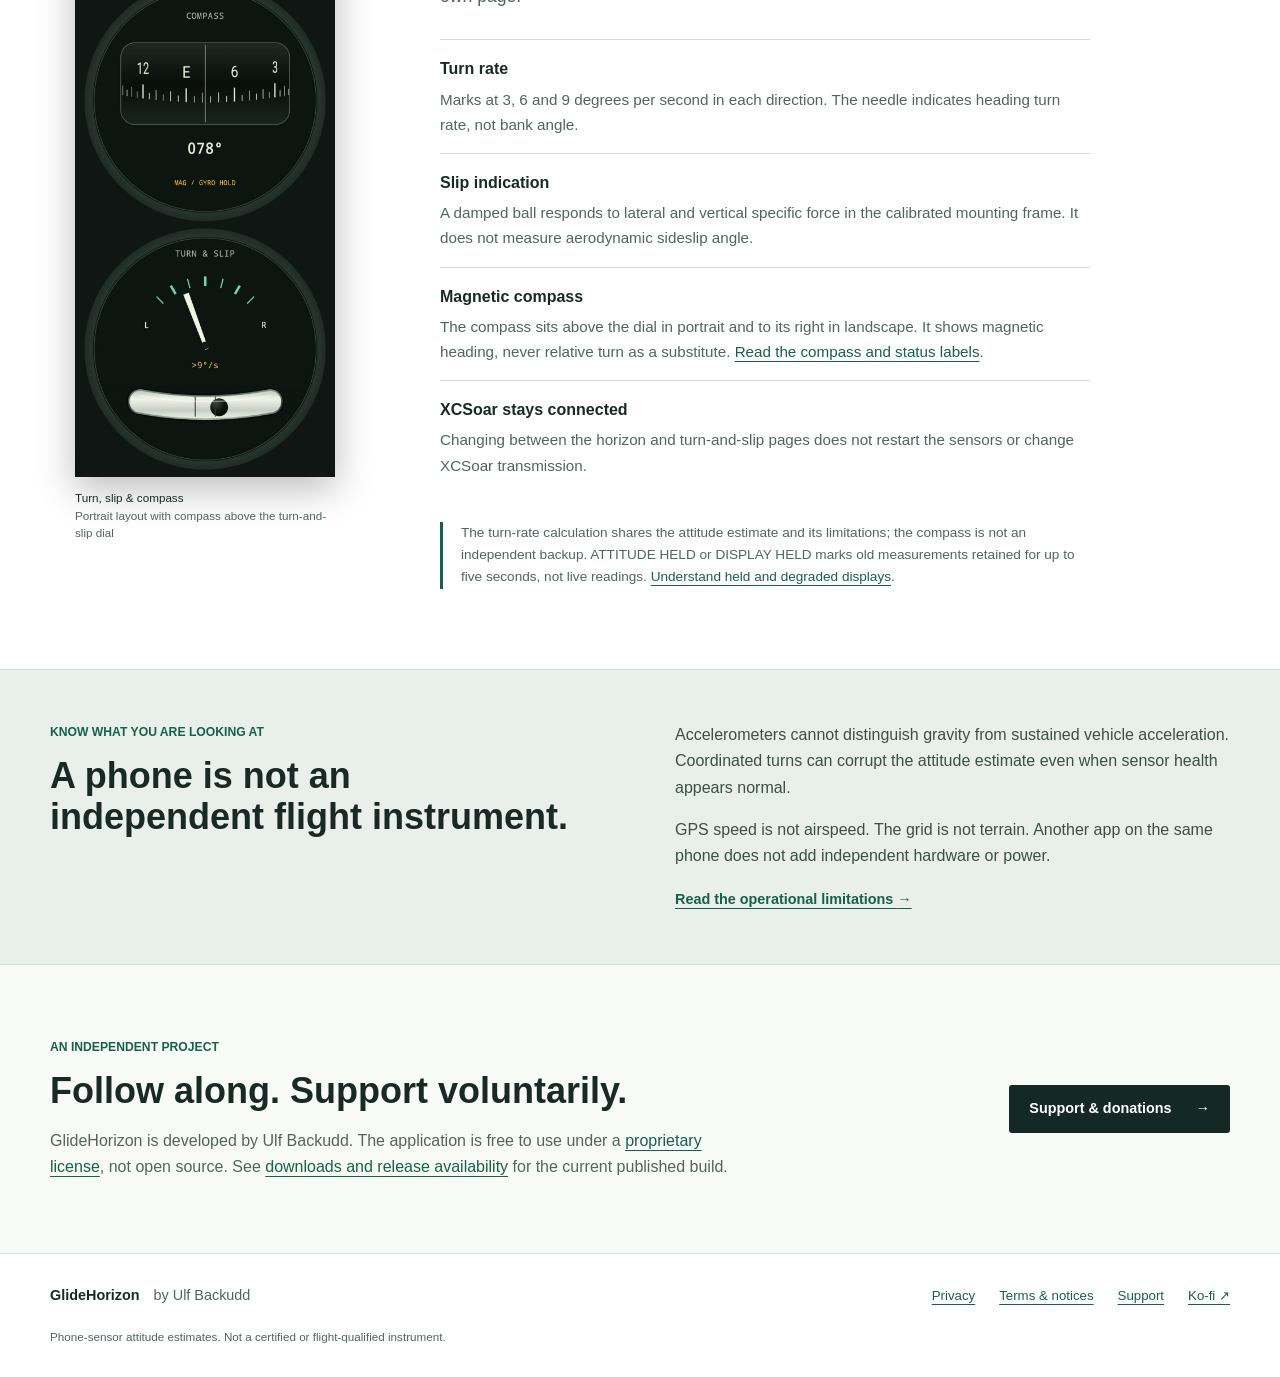
==== commit 4e07a6ea: "Publish approved license and GlideHorizon v1.0.5 Co-authored-by: Copilot <223556219+Copilot@users.no" ====
--- a/site/index.html
+++ b/site/index.html
@@ -70,7 +70,7 @@
     <section class="limit-band">
       <div class="container limit-layout"><div><p class="eyebrow">Know what you are looking at</p><h2>A phone is not an<br>independent flight instrument.</h2></div><div><p>Accelerometers cannot distinguish gravity from sustained vehicle acceleration. Coordinated turns can corrupt the attitude estimate even when sensor health appears normal.</p><p>GPS speed is not airspeed. The grid is not terrain. Another app on the same phone does not add independent hardware or power.</p><a class="text-link" href="limitations.html">Read the operational limitations <span aria-hidden="true">&#8594;</span></a></div></div>
     </section>
-    <section class="section container support-strip"><div><p class="eyebrow">An independent project</p><h2>Follow along. Support voluntarily.</h2><p>GlideHorizon is developed by Ulf Backudd. The application is proprietary, with public builds intended to be free to download. See <a href="downloads.html">downloads and release availability</a> for the current published build.</p></div><a class="button button-dark" href="support.html">Support &amp; donations <span aria-hidden="true">&#8594;</span></a></section>
+    <section class="section container support-strip"><div><p class="eyebrow">An independent project</p><h2>Follow along. Support voluntarily.</h2><p>GlideHorizon is developed by Ulf Backudd. The application is free to use under a <a href="terms.html#license">proprietary license</a>, not open source. See <a href="downloads.html">downloads and release availability</a> for the current published build.</p></div><a class="button button-dark" href="support.html">Support &amp; donations <span aria-hidden="true">&#8594;</span></a></section>
   </main>
   <footer class="site-footer"><div class="container footer-inner"><p>GlideHorizon <span>by Ulf Backudd</span></p><nav aria-label="Footer navigation"><a href="privacy.html">Privacy</a><a href="terms.html">Terms &amp; notices</a><a href="support.html">Support</a><a href="https://ko-fi.com/ulfbackudd" rel="noreferrer">Ko-fi &#8599;</a></nav><small>Phone-sensor attitude estimates. Not a certified or flight-qualified instrument.</small></div></footer>
 </body>
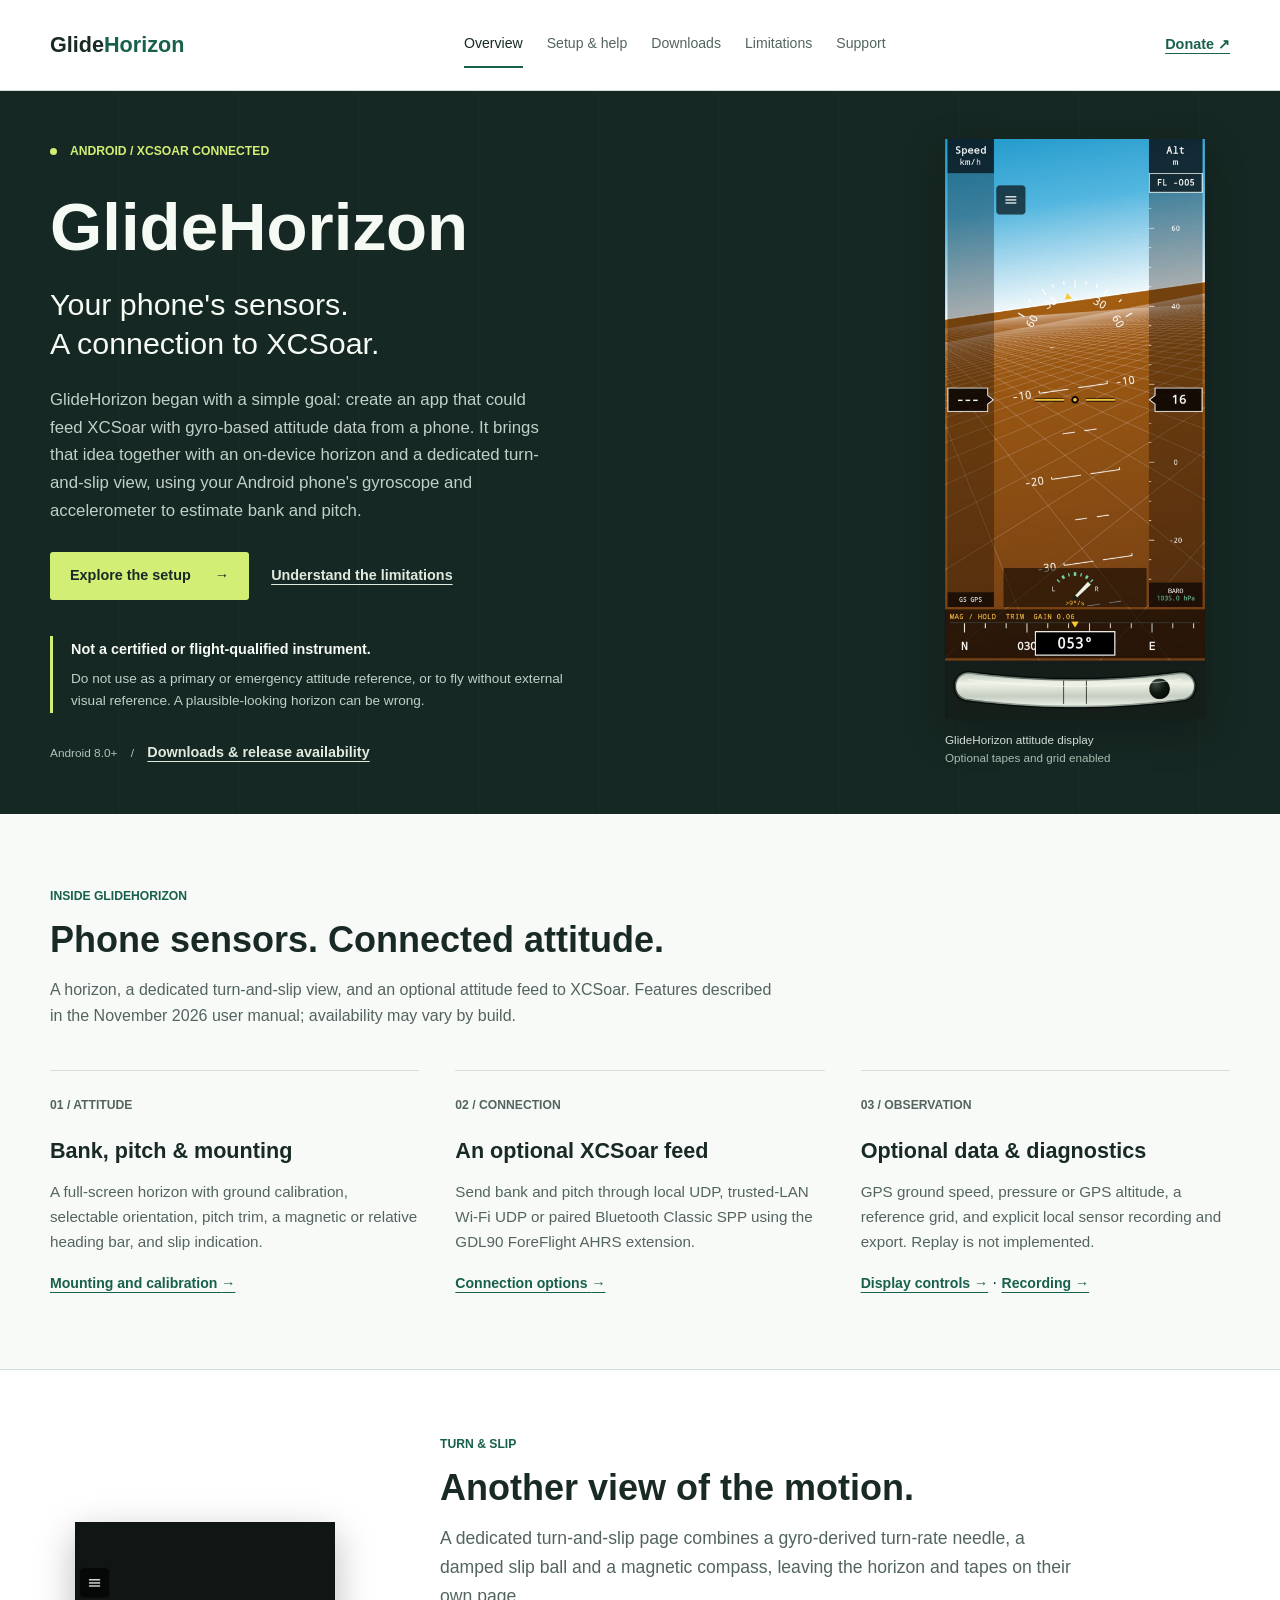
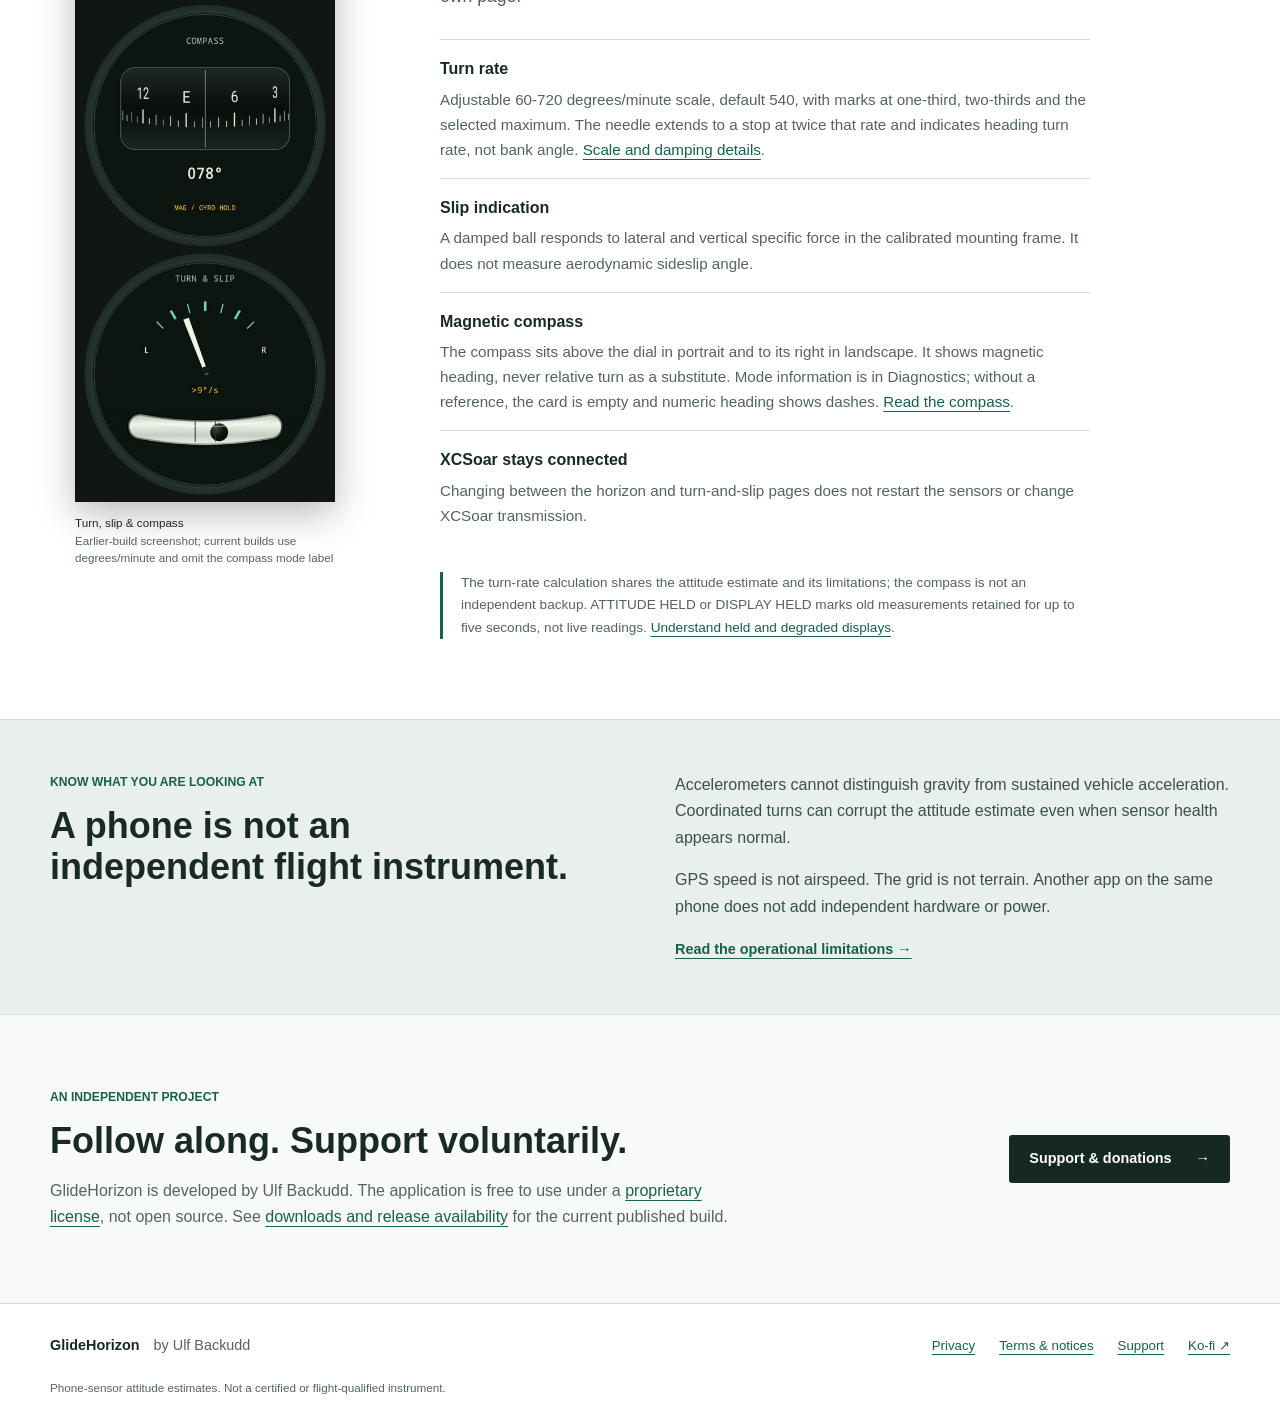
==== commit 529286a3: "Updated to version v1.0.8" ====
--- a/site/index.html
+++ b/site/index.html
@@ -51,16 +51,16 @@
       <div class="container turn-layout">
         <figure class="app-figure">
           <a href="assets/turn_slip_indicatpr.jpeg" aria-label="View the full-size turn-and-slip and compass screenshot"><img src="assets/turn_slip_indicatpr.jpeg" width="918" height="2048" alt="GlideHorizon portrait page with a compass showing 078 degrees and MAG / GYRO HOLD above a turn-and-slip dial with a left-deflected needle, an above-nine-degrees-per-second indication and a slip ball right of centre." loading="lazy" decoding="async"></a>
-          <figcaption>Turn, slip &amp; compass <span>Portrait layout with compass above the turn-and-slip dial</span></figcaption>
+          <figcaption>Turn, slip &amp; compass <span>Earlier-build screenshot; current builds use degrees/minute and omit the compass mode label</span></figcaption>
         </figure>
         <div class="turn-copy">
           <p class="eyebrow">Turn &amp; slip</p>
           <h2 id="turn-title">Another view of the motion.</h2>
           <p class="turn-intro">A dedicated turn-and-slip page combines a gyro-derived turn-rate needle, a damped slip ball and a magnetic compass, leaving the horizon and tapes on their own page.</p>
           <dl class="turn-details">
-            <div><dt>Turn rate</dt><dd>Marks at 3, 6 and 9 degrees per second in each direction. The needle indicates heading turn rate, not bank angle.</dd></div>
+            <div><dt>Turn rate</dt><dd>Adjustable 60-720 degrees/minute scale, default 540, with marks at one-third, two-thirds and the selected maximum. The needle extends to a stop at twice that rate and indicates heading turn rate, not bank angle. <a href="setup.html#display">Scale and damping details</a>.</dd></div>
             <div><dt>Slip indication</dt><dd>A damped ball responds to lateral and vertical specific force in the calibrated mounting frame. It does not measure aerodynamic sideslip angle.</dd></div>
-            <div><dt>Magnetic compass</dt><dd>The compass sits above the dial in portrait and to its right in landscape. It shows magnetic heading, never relative turn as a substitute. <a href="setup.html#compass">Read the compass and status labels</a>.</dd></div>
+            <div><dt>Magnetic compass</dt><dd>The compass sits above the dial in portrait and to its right in landscape. It shows magnetic heading, never relative turn as a substitute. Mode information is in Diagnostics; without a reference, the card is empty and numeric heading shows dashes. <a href="setup.html#compass">Read the compass</a>.</dd></div>
             <div><dt>XCSoar stays connected</dt><dd>Changing between the horizon and turn-and-slip pages does not restart the sensors or change XCSoar transmission.</dd></div>
           </dl>
           <p class="turn-caution">The turn-rate calculation shares the attitude estimate and its limitations; the compass is not an independent backup. ATTITUDE HELD or DISPLAY HELD marks old measurements retained for up to five seconds, not live readings. <a href="setup.html#display-status">Understand held and degraded displays</a>.</p>
